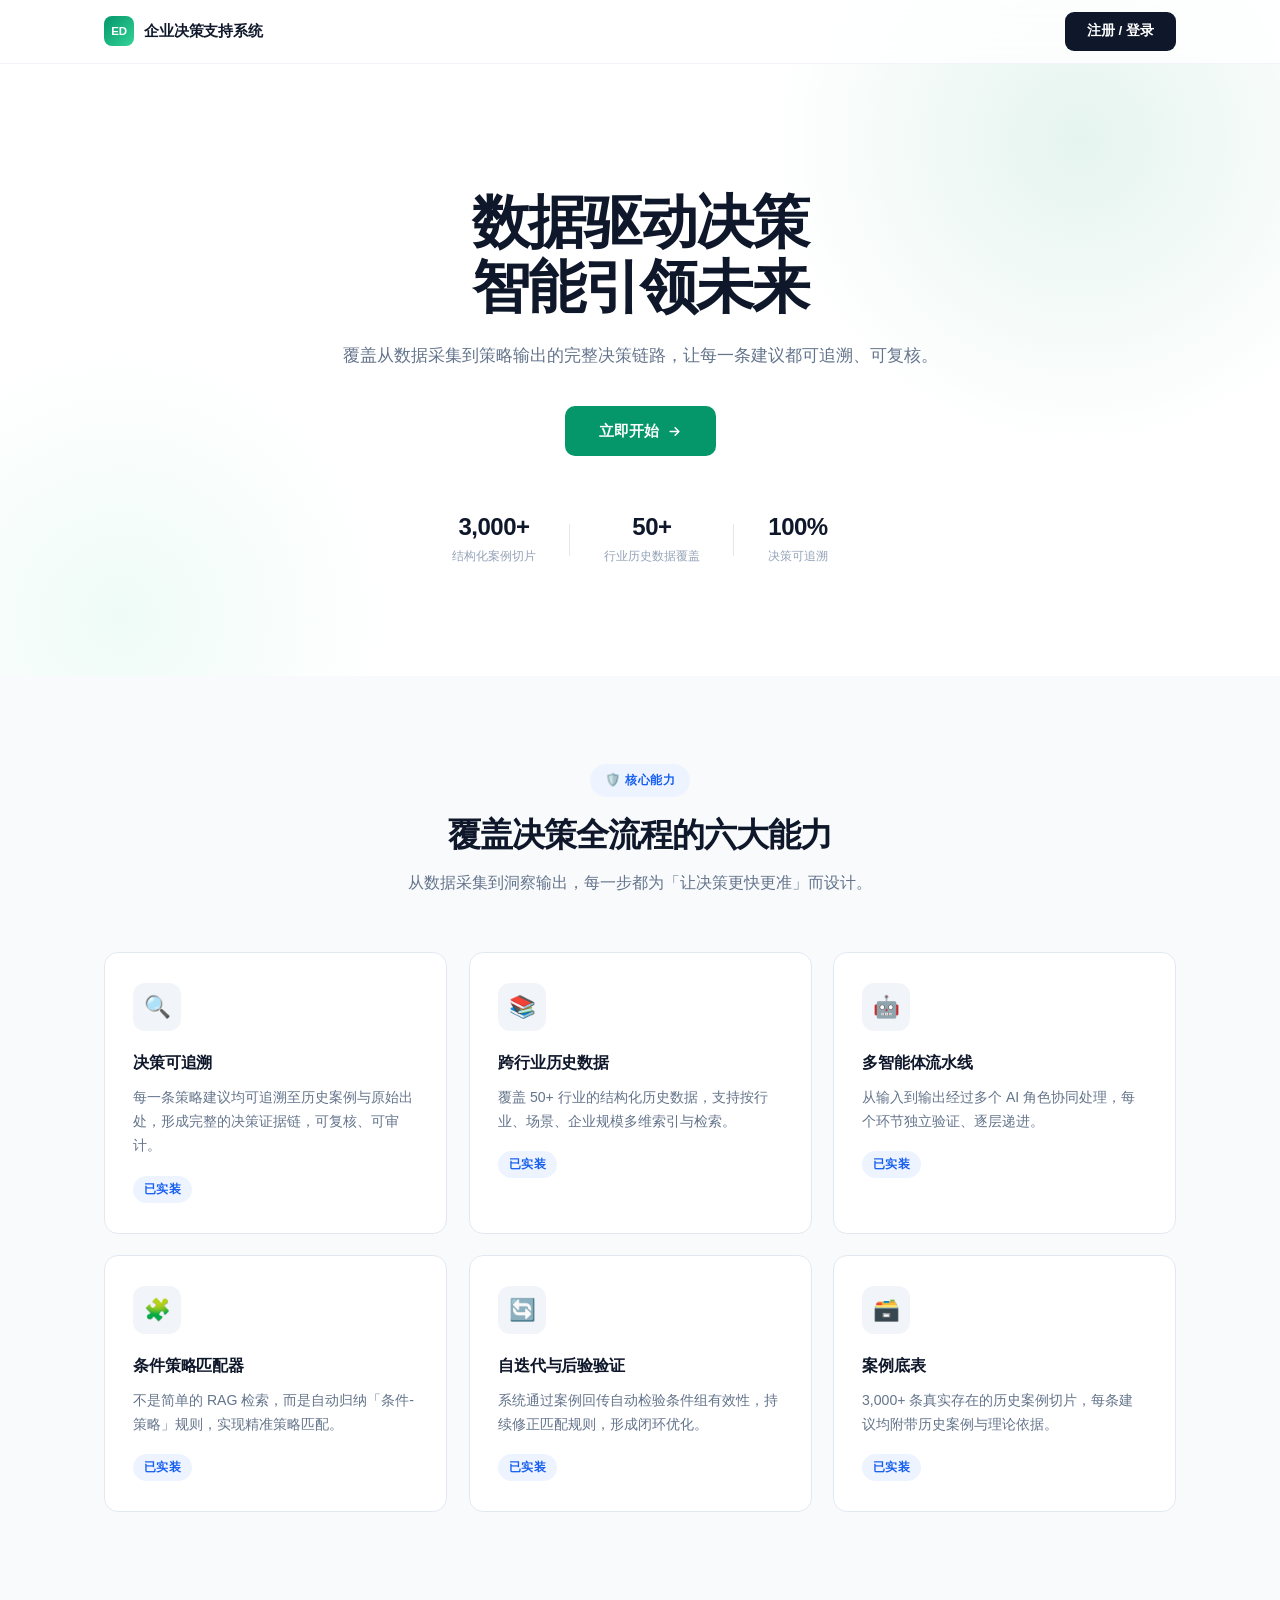
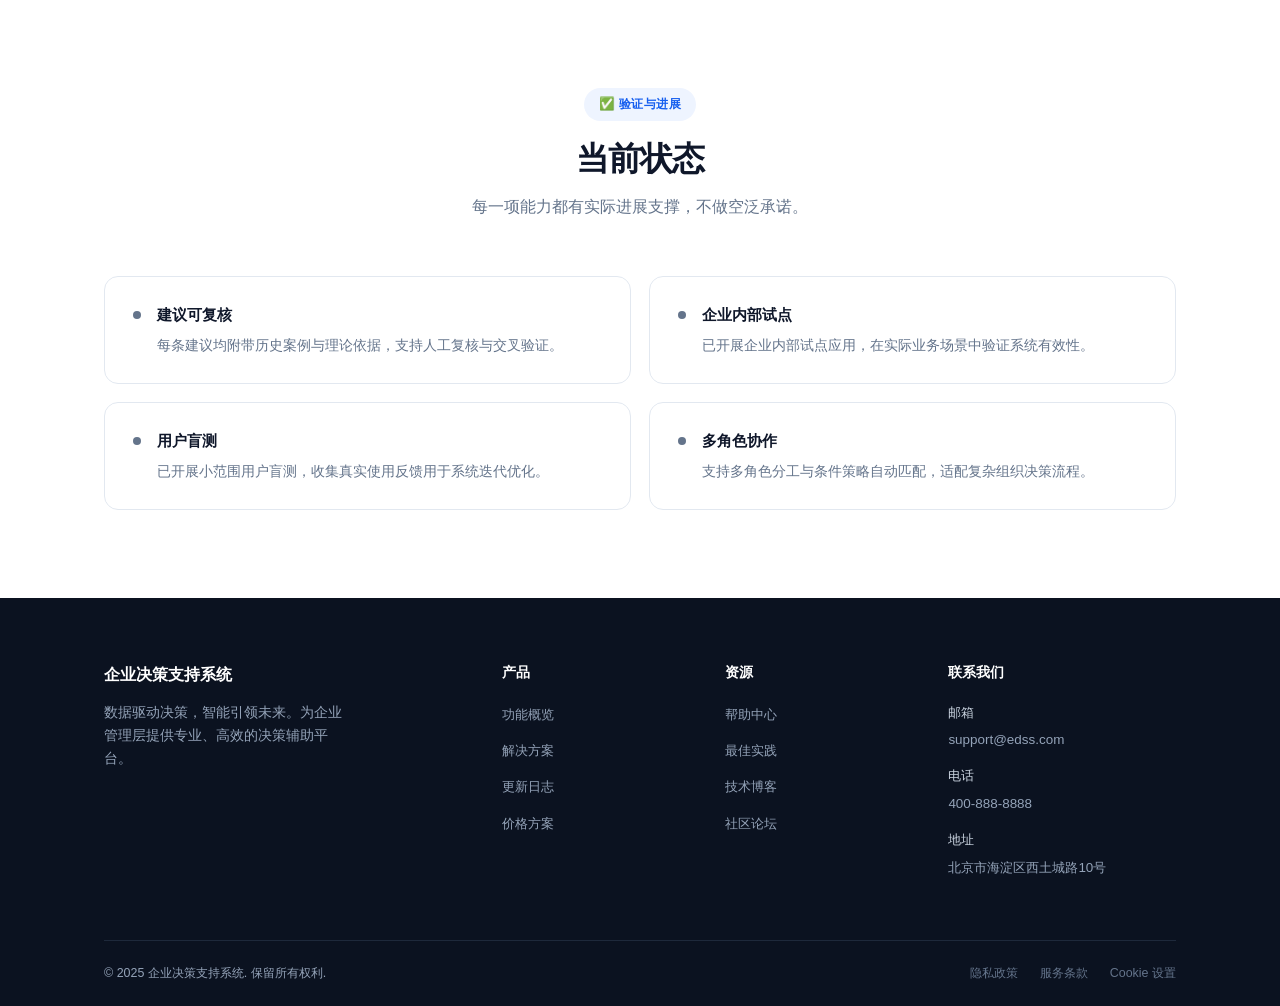
==== frontend/index.html @ 7feaafbe "完善部分结构设计，基本完成了前端主页开发" ====
<!DOCTYPE html>
<html lang="zh-CN">
<head>
    <meta charset="UTF-8">
    <meta name="viewport" content="width=device-width, initial-scale=1.0">
    <title>企业决策支持系统</title>
    <style>
        :root {
            --ink: #0f172a;
            --ink-2: #334155;
            --ink-3: #64748b;
            --ink-4: #94a3b8;
            --bg: #ffffff;
            --bg-2: #f8fafc;
            --bg-3: #f1f5f9;
            --line: #e2e8f0;
            --line-2: #f1f5f9;
            --green: #059669;
            --green-2: #047857;
            --green-bg: #ecfdf5;
            --radius: 14px;
        }

        * { margin: 0; padding: 0; box-sizing: border-box; }

        html { scroll-behavior: smooth; }

        body {
            font-family: -apple-system, BlinkMacSystemFont, 'Inter', 'Segoe UI', 'PingFang SC', 'Hiragino Sans GB', 'Microsoft YaHei', sans-serif;
            color: var(--ink);
            background: var(--bg);
            line-height: 1.65;
            -webkit-font-smoothing: antialiased;
            overflow-x: hidden;
        }

        a { text-decoration: none; color: inherit; }

        .container {
            max-width: 1120px;
            margin: 0 auto;
            padding: 0 24px;
        }

        /* ---------- Header ---------- */
        header {
            position: fixed;
            inset: 0 0 auto 0;
            height: 64px;
            display: flex;
            align-items: center;
            background: rgba(255,255,255,0.82);
            backdrop-filter: saturate(180%) blur(16px);
            -webkit-backdrop-filter: saturate(180%) blur(16px);
            border-bottom: 1px solid var(--line-2);
            z-index: 100;
            transition: box-shadow .25s ease, border-color .25s ease;
        }
        header.scrolled { box-shadow: 0 1px 0 var(--line); }

        .nav-inner {
            width: 100%;
            max-width: 1120px;
            margin: 0 auto;
            padding: 0 24px;
            display: flex;
            align-items: center;
            justify-content: space-between;
        }

        .logo { display: flex; align-items: center; gap: 10px; }
        .logo-mark {
            width: 30px; height: 30px;
            border-radius: 8px;
            background: linear-gradient(135deg, var(--green), #34d399);
            display: grid; place-items: center;
            color: #fff; font-size: .72rem; font-weight: 800;
            letter-spacing: -.02em;
        }
        .logo-text { font-size: .92rem; font-weight: 600; letter-spacing: -.01em; }

        .btn-login {
            font-size: .85rem; font-weight: 600;
            color: #fff;
            background: var(--ink);
            padding: 8px 22px;
            border-radius: 9px;
            transition: transform .15s ease, opacity .15s ease;
        }
        .btn-login:hover { transform: translateY(-1px); opacity: .9; }

        /* ---------- Hero ---------- */
        .hero {
            position: relative;
            padding: 190px 0 110px;
            text-align: center;
            overflow: hidden;
        }
        .hero::before {
            content: '';
            position: absolute;
            top: -180px; right: -120px;
            width: 640px; height: 640px;
            border-radius: 50%;
            background: radial-gradient(circle, rgba(5,150,105,.10), transparent 68%);
        }
        .hero::after {
            content: '';
            position: absolute;
            bottom: -220px; left: -160px;
            width: 560px; height: 560px;
            border-radius: 50%;
            background: radial-gradient(circle, rgba(52,211,153,.08), transparent 68%);
        }
        .hero .container { position: relative; z-index: 2; }

        .hero h1 {
            font-size: clamp(2rem, 4.6vw, 3.6rem);
            font-weight: 700;
            letter-spacing: -.035em;
            line-height: 1.12;
            margin-bottom: 22px;
        }

        .hero-sub {
            font-size: 1.05rem;
            color: var(--ink-3);
            max-width: 600px;
            margin: 0 auto 36px;
            line-height: 1.75;
        }

        .hero-cta {
            display: inline-flex;
            align-items: center;
            gap: 8px;
            background: var(--green);
            color: #fff;
            padding: 13px 34px;
            border-radius: 10px;
            font-size: .92rem;
            font-weight: 600;
            transition: transform .18s ease, background .18s ease;
        }
        .hero-cta:hover { transform: translateY(-2px); background: var(--green-2); }
        .hero-cta svg { transition: transform .18s ease; }
        .hero-cta:hover svg { transform: translateX(3px); }

        .hero-stats {
            margin-top: 56px;
            display: flex;
            justify-content: center;
            gap: 0;
            flex-wrap: wrap;
        }
        .hero-stat {
            padding: 0 34px;
            position: relative;
        }
        .hero-stat:not(:last-child)::after {
            content: '';
            position: absolute;
            right: 0; top: 50%;
            transform: translateY(-50%);
            width: 1px; height: 32px;
            background: var(--line);
        }
        .hero-stat .num {
            font-size: 1.5rem;
            font-weight: 700;
            color: var(--ink);
            letter-spacing: -.02em;
            line-height: 1.2;
        }
        .hero-stat .lab {
            font-size: .78rem;
            color: var(--ink-4);
            margin-top: 4px;
        }

        /* ---------- Section frame ---------- */
        section { padding: 88px 0; }
        .sec-light { background: var(--bg-2); }

        .sec-head { text-align: center; margin-bottom: 56px; }
        .sec-eyebrow {
            display: inline-flex;
            align-items: center;
            gap: 8px;
            font-size: .78rem;
            font-weight: 600;
            letter-spacing: .04em;
            color: #155eef;
            background: #eef4ff;
            padding: 6px 15px;
            border-radius: 100px;
            margin-bottom: 18px;
        }
        .sec-title {
            font-size: clamp(1.5rem, 3vw, 2.05rem);
            font-weight: 700;
            letter-spacing: -.03em;
            line-height: 1.25;
        }
        .sec-desc {
            margin-top: 14px;
            font-size: .98rem;
            color: var(--ink-3);
            max-width: 580px;
            margin-left: auto;
            margin-right: auto;
        }

        /* ---------- Capabilities ---------- */
        .cap-grid {
            display: grid;
            grid-template-columns: repeat(3, 1fr);
            gap: 22px;
        }
        .cap {
            background: var(--bg);
            border: 1px solid var(--line);
            border-radius: var(--radius);
            padding: 30px 28px;
            transition: transform .25s ease, box-shadow .25s ease, border-color .25s ease;
        }
        .cap:hover {
            transform: translateY(-5px);
            border-color: #a7f3d0;
            box-shadow: 0 18px 40px -18px rgba(5,150,105,.32);
        }
        .cap-icon {
            width: 48px; height: 48px;
            border-radius: 12px;
            background: var(--bg-3);
            display: grid; place-items: center;
            font-size: 1.35rem;
            margin-bottom: 18px;
            transition: background .25s ease, transform .25s ease;
        }
        .cap:hover .cap-icon { background: var(--ink); transform: scale(1.06); }
        .cap:hover .cap-icon span { filter: grayscale(1) brightness(2); }

        .cap h3 {
            font-size: 1.02rem;
            font-weight: 650;
            letter-spacing: -.01em;
            margin-bottom: 9px;
        }
        .cap p {
            font-size: .88rem;
            color: var(--ink-3);
            line-height: 1.72;
        }
        .cap-tag {
            display: inline-block;
            margin-top: 18px;
            font-size: .72rem;
            font-weight: 600;
            letter-spacing: .03em;
            color: #155eef;
            background: #eef4ff;
            padding: 4px 11px;
            border-radius: 100px;
        }

        /* ---------- Evidence ---------- */
        .ev-grid {
            display: grid;
            grid-template-columns: repeat(2, 1fr);
            gap: 18px;
        }
        .ev {
            background: var(--bg);
            border: 1px solid var(--line);
            border-radius: var(--radius);
            padding: 26px 28px;
            display: flex;
            gap: 16px;
            align-items: flex-start;
            transition: border-color .22s ease, transform .22s ease;
        }
        .ev:hover { border-color: var(--green); transform: translateY(-3px); }
        .ev-dot {
            flex: none;
            width: 8px; height: 8px;
            border-radius: 50%;
            background: var(--ink-3);
            margin-top: 8px;
        }
        .ev h4 { font-size: .94rem; font-weight: 650; margin-bottom: 6px; }
        .ev p { font-size: .86rem; color: var(--ink-3); line-height: 1.7; }

        /* ---------- Footer ---------- */
        footer {
            background: #0b1220;
            color: #94a3b8;
            padding: 64px 0 0;
        }
        .foot-grid {
            display: grid;
            grid-template-columns: 2fr 1fr 1fr 1.3fr;
            gap: 48px;
            padding-bottom: 48px;
        }
        .foot-brand h3 {
            color: #fff;
            font-size: 1rem;
            font-weight: 650;
            margin-bottom: 12px;
        }
        .foot-brand p {
            font-size: .85rem;
            line-height: 1.7;
            max-width: 250px;
        }
        .foot-col h4 {
            color: #fff;
            font-size: .85rem;
            font-weight: 600;
            margin-bottom: 16px;
        }
        .foot-col ul { list-style: none; }
        .foot-col li { margin-bottom: 10px; }
        .foot-col a {
            font-size: .84rem;
            color: #94a3b8;
            transition: color .15s ease, padding-left .15s ease;
        }
        .foot-col a:hover { color: #fff; padding-left: 4px; }
        .foot-contact {
            font-size: .84rem;
            line-height: 1.9;
        }
        .foot-contact strong {
            display: block;
            color: #cbd5e1;
            font-weight: 500;
            font-size: .8rem;
            margin-bottom: 2px;
        }
        .foot-contact div { margin-bottom: 12px; }

        .foot-bottom {
            border-top: 1px solid #1e293b;
            padding: 22px 0;
            display: flex;
            justify-content: space-between;
            align-items: center;
            flex-wrap: wrap;
            gap: 14px;
        }
        .foot-bottom p { font-size: .78rem; }
        .foot-links { display: flex; gap: 22px; }
        .foot-links a { font-size: .78rem; color: #64748b; transition: color .15s; }
        .foot-links a:hover { color: #cbd5e1; }

        /* ---------- Back to top ---------- */
        .totop {
            position: fixed;
            right: 26px; bottom: 26px;
            width: 42px; height: 42px;
            border-radius: 50%;
            background: var(--green);
            color: #fff;
            border: none;
            cursor: pointer;
            display: grid; place-items: center;
            opacity: 0;
            visibility: hidden;
            transform: translateY(10px);
            transition: opacity .28s ease, transform .28s ease, visibility .28s;
            z-index: 99;
            box-shadow: 0 8px 24px -8px rgba(5,150,105,.6);
        }
        .totop.show { opacity: 1; visibility: visible; transform: translateY(0); }
        .totop:hover { background: var(--green-2); }

        /* ---------- Reveal ---------- */
        .reveal {
            opacity: 0;
            transform: translateY(22px);
            transition: opacity .7s cubic-bezier(.2,.7,.3,1), transform .7s cubic-bezier(.2,.7,.3,1);
            will-change: opacity, transform;
        }
        .reveal.in { opacity: 1; transform: none; }

        /* ---------- Responsive ---------- */
        @media (max-width: 900px) {
            .cap-grid { grid-template-columns: repeat(2, 1fr); }
            .foot-grid { grid-template-columns: 1fr 1fr; }
        }
        @media (max-width: 640px) {
            .hero { padding: 150px 0 80px; }
            .hero-stat { padding: 0 20px; }
            .cap-grid { grid-template-columns: 1fr; }
            .ev-grid { grid-template-columns: 1fr; }
            .foot-grid { grid-template-columns: 1fr; gap: 36px; }
            .hero-stats { gap: 14px 0; }
        }
    </style>
</head>
<body>

<!-- Header -->
<header id="header">
    <div class="nav-inner">
        <a href="#" class="logo">
            <div class="logo-mark">ED</div>
            <span class="logo-text">企业决策支持系统</span>
        </a>
        <a href="./login.html" class="btn-login">注册 / 登录</a>
    </div>
</header>

<!-- Hero -->
<section class="hero">
    <div class="container">
        <h1 class="reveal">数据驱动决策<br>智能引领未来</h1>
        <p class="hero-sub reveal">覆盖从数据采集到策略输出的完整决策链路，让每一条建议都可追溯、可复核。</p>
        <a href="./login.html" class="hero-cta reveal">
            立即开始
            <svg width="15" height="15" viewBox="0 0 24 24" fill="none" stroke="currentColor" stroke-width="2.4" stroke-linecap="round" stroke-linejoin="round"><path d="M5 12h14M13 6l6 6-6 6"/></svg>
        </a>
        <div class="hero-stats reveal">
            <div class="hero-stat">
                <div class="num">3,000+</div>
                <div class="lab">结构化案例切片</div>
            </div>
            <div class="hero-stat">
                <div class="num">50+</div>
                <div class="lab">行业历史数据覆盖</div>
            </div>
            <div class="hero-stat">
                <div class="num">100%</div>
                <div class="lab">决策可追溯</div>
            </div>
        </div>
    </div>
</section>

<!-- Capabilities -->
<section class="sec-light">
    <div class="container">
        <div class="sec-head reveal">
            <div class="sec-eyebrow">🛡️ 核心能力</div>
            <h2 class="sec-title">覆盖决策全流程的六大能力</h2>
            <p class="sec-desc">从数据采集到洞察输出，每一步都为「让决策更快更准」而设计。</p>
        </div>
        <div class="cap-grid">
            <div class="cap reveal">
                <div class="cap-icon"><span>🔍</span></div>
                <h3>决策可追溯</h3>
                <p>每一条策略建议均可追溯至历史案例与原始出处，形成完整的决策证据链，可复核、可审计。</p>
                <span class="cap-tag">已实装</span>
            </div>
            <div class="cap reveal">
                <div class="cap-icon"><span>📚</span></div>
                <h3>跨行业历史数据</h3>
                <p>覆盖 50+ 行业的结构化历史数据，支持按行业、场景、企业规模多维索引与检索。</p>
                <span class="cap-tag">已实装</span>
            </div>
            <div class="cap reveal">
                <div class="cap-icon"><span>🤖</span></div>
                <h3>多智能体流水线</h3>
                <p>从输入到输出经过多个 AI 角色协同处理，每个环节独立验证、逐层递进。</p>
                <span class="cap-tag">已实装</span>
            </div>
            <div class="cap reveal">
                <div class="cap-icon"><span>🧩</span></div>
                <h3>条件策略匹配器</h3>
                <p>不是简单的 RAG 检索，而是自动归纳「条件-策略」规则，实现精准策略匹配。</p>
                <span class="cap-tag">已实装</span>
            </div>
            <div class="cap reveal">
                <div class="cap-icon"><span>🔄</span></div>
                <h3>自迭代与后验验证</h3>
                <p>系统通过案例回传自动检验条件组有效性，持续修正匹配规则，形成闭环优化。</p>
                <span class="cap-tag">已实装</span>
            </div>
            <div class="cap reveal">
                <div class="cap-icon"><span>🗃️</span></div>
                <h3>案例底表</h3>
                <p>3,000+ 条真实存在的历史案例切片，每条建议均附带历史案例与理论依据。</p>
                <span class="cap-tag">已实装</span>
            </div>
        </div>
    </div>
</section>

<!-- Evidence -->
<section>
    <div class="container">
        <div class="sec-head reveal">
            <div class="sec-eyebrow">✅ 验证与进展</div>
            <h2 class="sec-title">当前状态</h2>
            <p class="sec-desc">每一项能力都有实际进展支撑，不做空泛承诺。</p>
        </div>
        <div class="ev-grid">
            <div class="ev reveal">
                <div class="ev-dot"></div>
                <div>
                    <h4>建议可复核</h4>
                    <p>每条建议均附带历史案例与理论依据，支持人工复核与交叉验证。</p>
                </div>
            </div>
            <div class="ev reveal">
                <div class="ev-dot"></div>
                <div>
                    <h4>企业内部试点</h4>
                    <p>已开展企业内部试点应用，在实际业务场景中验证系统有效性。</p>
                </div>
            </div>
            <div class="ev reveal">
                <div class="ev-dot"></div>
                <div>
                    <h4>用户盲测</h4>
                    <p>已开展小范围用户盲测，收集真实使用反馈用于系统迭代优化。</p>
                </div>
            </div>
            <div class="ev reveal">
                <div class="ev-dot"></div>
                <div>
                    <h4>多角色协作</h4>
                    <p>支持多角色分工与条件策略自动匹配，适配复杂组织决策流程。</p>
                </div>
            </div>
        </div>
    </div>
</section>

<!-- Footer -->
<footer>
    <div class="container">
        <div class="foot-grid">
            <div class="foot-brand">
                <h3>企业决策支持系统</h3>
                <p>数据驱动决策，智能引领未来。为企业管理层提供专业、高效的决策辅助平台。</p>
            </div>
            <div class="foot-col">
                <h4>产品</h4>
                <ul>
                    <li><a href="#">功能概览</a></li>
                    <li><a href="#">解决方案</a></li>
                    <li><a href="#">更新日志</a></li>
                    <li><a href="#">价格方案</a></li>
                </ul>
            </div>
            <div class="foot-col">
                <h4>资源</h4>
                <ul>
                    <li><a href="#">帮助中心</a></li>
                    <li><a href="#">最佳实践</a></li>
                    <li><a href="#">技术博客</a></li>
                    <li><a href="#">社区论坛</a></li>
                </ul>
            </div>
            <div class="foot-col">
                <h4>联系我们</h4>
                <div class="foot-contact">
                    <div><strong>邮箱</strong>support@edss.com</div>
                    <div><strong>电话</strong>400-888-8888</div>
                    <div><strong>地址</strong>北京市海淀区西土城路10号</div>
                </div>
            </div>
        </div>
        <div class="foot-bottom">
            <p>&copy; 2025 企业决策支持系统. 保留所有权利.</p>
            <div class="foot-links">
                <a href="#">隐私政策</a>
                <a href="#">服务条款</a>
                <a href="#">Cookie 设置</a>
            </div>
        </div>
    </div>
</footer>

<button class="totop" id="totop" aria-label="回到顶部">
    <svg width="18" height="18" viewBox="0 0 24 24" fill="none" stroke="currentColor" stroke-width="2.4" stroke-linecap="round" stroke-linejoin="round"><path d="M12 19V5M5 12l7-7 7 7"/></svg>
</button>

<script>
    // Reveal on scroll
    const io = new IntersectionObserver((entries) => {
        entries.forEach(e => {
            if (e.isIntersecting) {
                e.target.classList.add('in');
                io.unobserve(e.target);
            }
        });
    }, { threshold: .12, rootMargin: '0px 0px -40px' });

    document.querySelectorAll('.reveal').forEach(el => io.observe(el));

    // Header shadow
    const header = document.getElementById('header');
    const onScroll = () => header.classList.toggle('scrolled', window.scrollY > 8);
    window.addEventListener('scroll', onScroll, { passive: true });
    onScroll();

    // Back to top
    const totop = document.getElementById('totop');
    window.addEventListener('scroll', () => {
        totop.classList.toggle('show', window.scrollY > 400);
    }, { passive: true });
    totop.addEventListener('click', () => window.scrollTo({ top: 0, behavior: 'smooth' }));
</script>
</body>
</html>
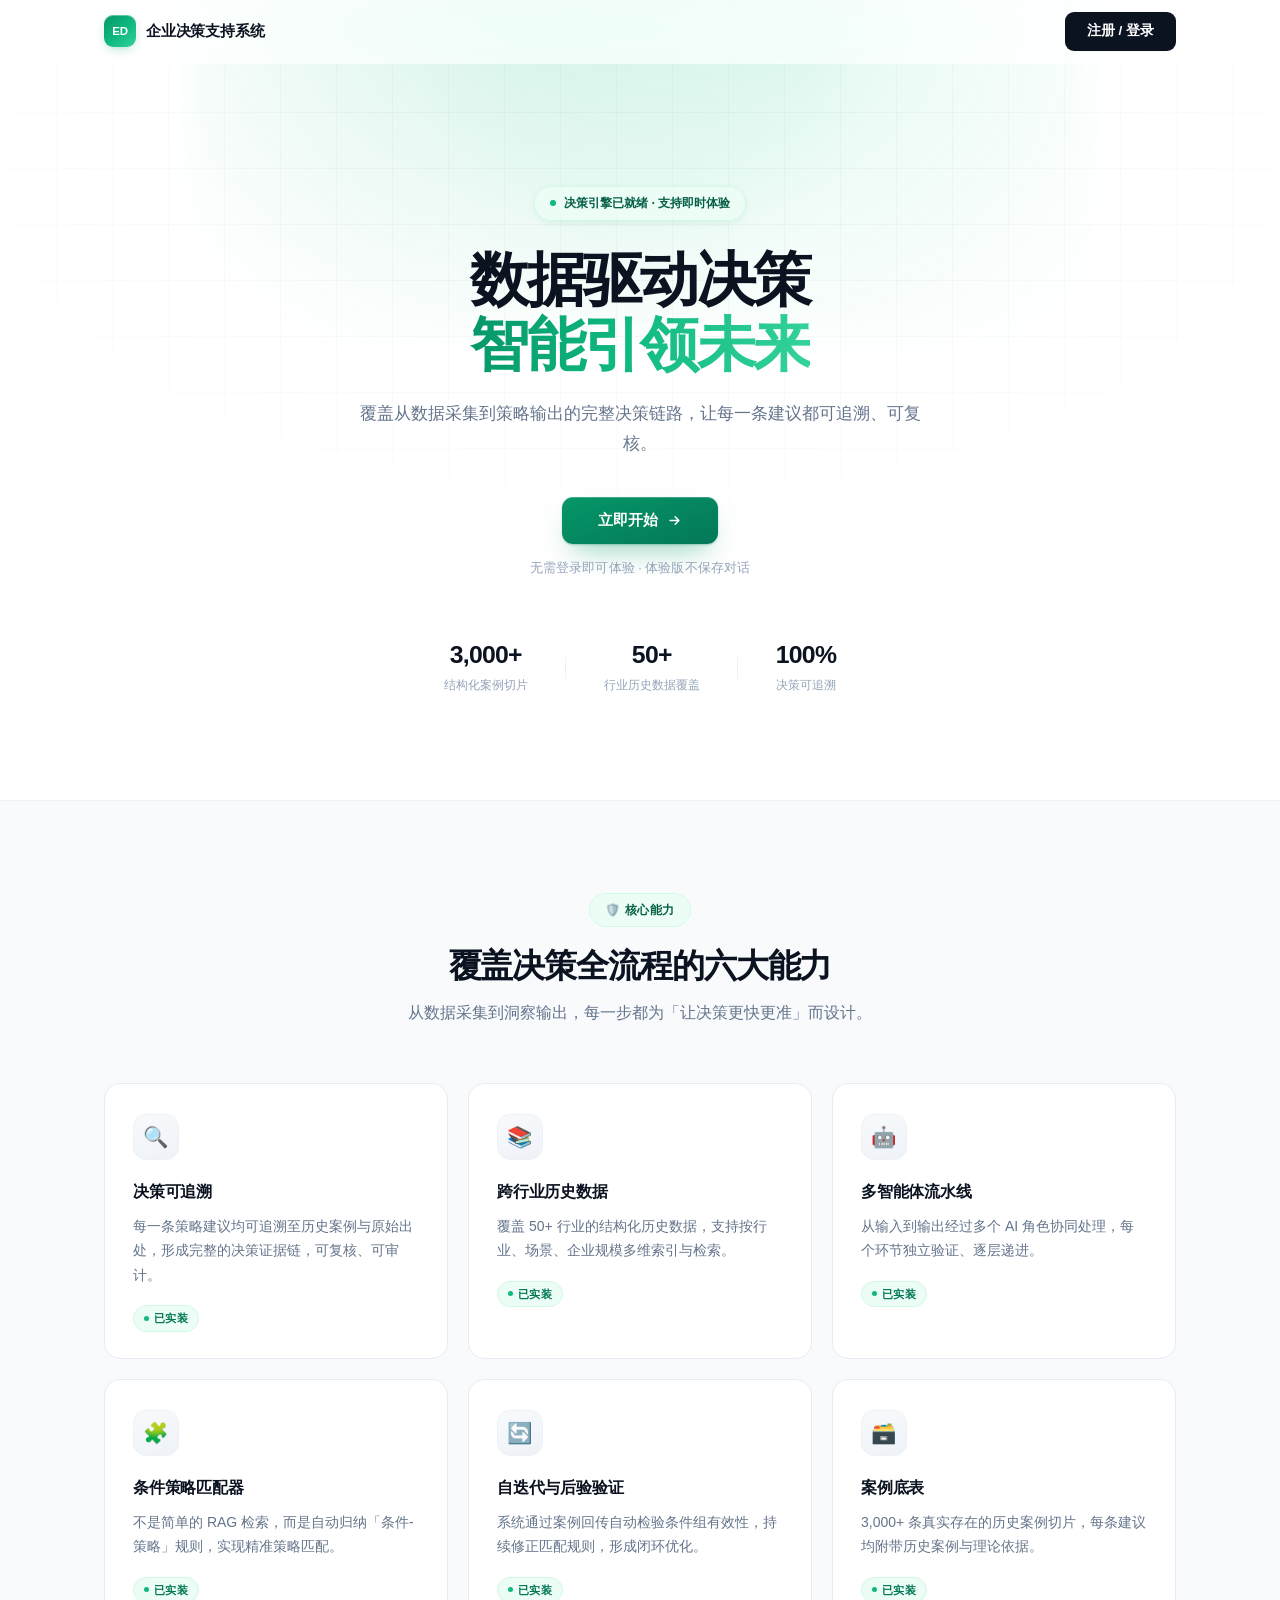
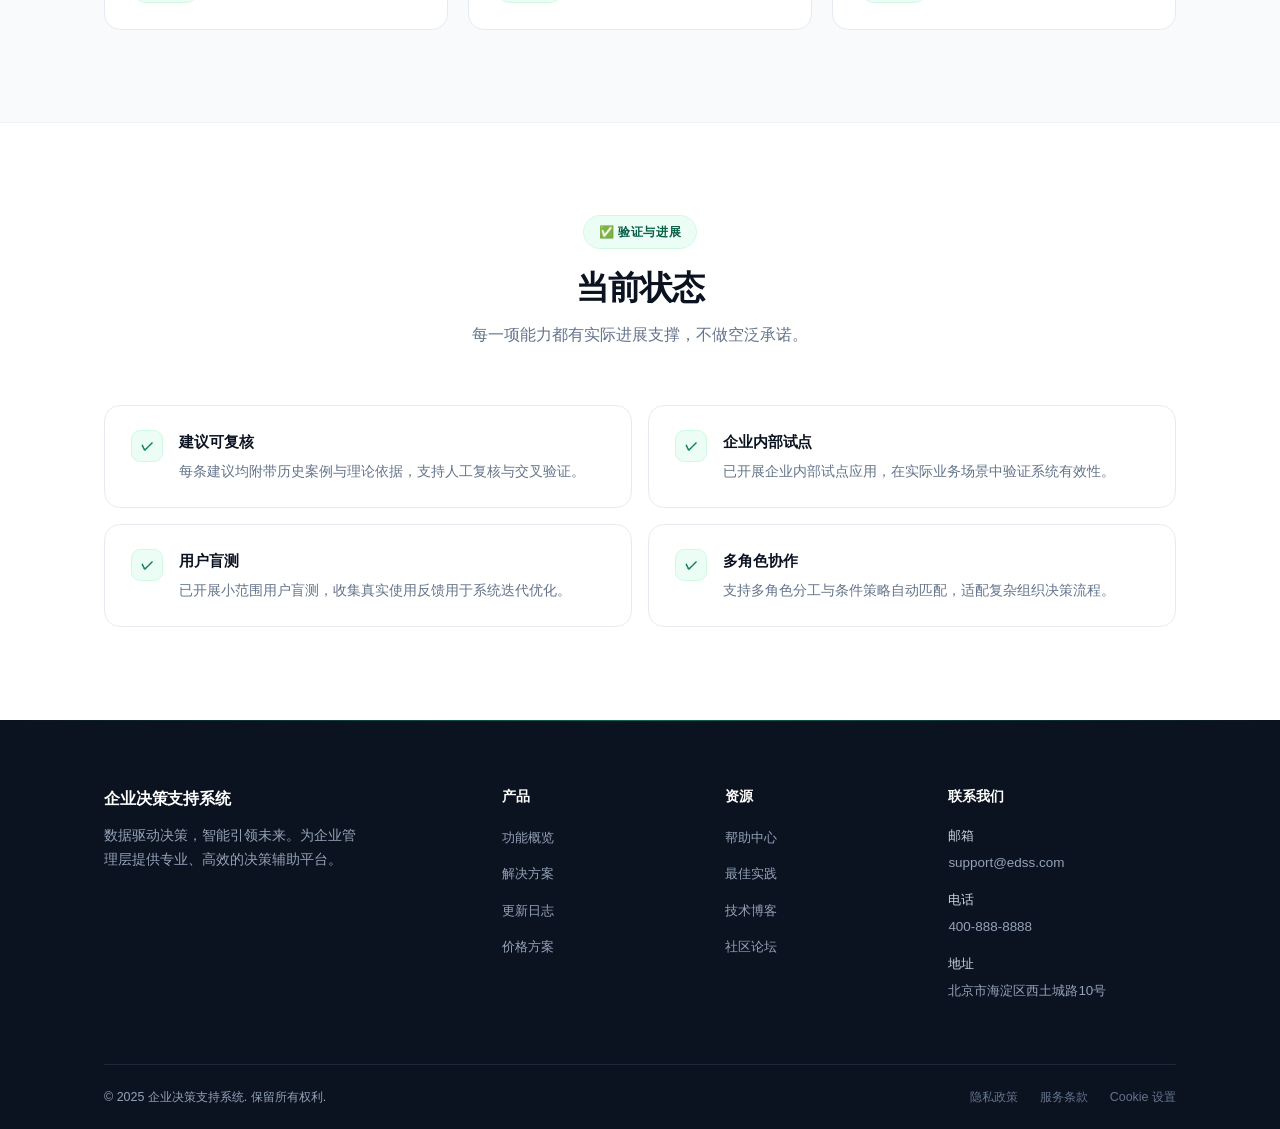
==== commit 7392001e: "美化了前端主页，条件策略库测试基本完成，功能前端基本完成，后端测试中。" ====
--- a/frontend/index.html
+++ b/frontend/index.html
@@ -6,19 +6,24 @@
     <title>企业决策支持系统</title>
     <style>
         :root {
-            --ink: #0f172a;
-            --ink-2: #334155;
+            --ink: #0b1220;
+            --ink-2: #1e293b;
             --ink-3: #64748b;
             --ink-4: #94a3b8;
             --bg: #ffffff;
             --bg-2: #f8fafc;
             --bg-3: #f1f5f9;
-            --line: #e2e8f0;
-            --line-2: #f1f5f9;
+            --line: #e6ebf2;
+            --line-2: #eef2f7;
             --green: #059669;
             --green-2: #047857;
+            --green-3: #10b981;
             --green-bg: #ecfdf5;
-            --radius: 14px;
+            --radius: 16px;
+            --shadow-sm: 0 1px 2px rgba(15,23,42,.04);
+            --shadow-md: 0 12px 32px -12px rgba(15,23,42,.14);
+            --shadow-lg: 0 28px 64px -24px rgba(15,23,42,.28);
+            --ease: cubic-bezier(.2,.7,.3,1);
         }
 
         * { margin: 0; padding: 0; box-sizing: border-box; }
@@ -31,10 +36,14 @@
             background: var(--bg);
             line-height: 1.65;
             -webkit-font-smoothing: antialiased;
+            text-rendering: optimizeLegibility;
             overflow-x: hidden;
         }
 
         a { text-decoration: none; color: inherit; }
+        button { font-family: inherit; }
+
+        ::selection { background: rgba(5,150,105,.16); }
 
         .container {
             max-width: 1120px;
@@ -49,14 +58,18 @@
             height: 64px;
             display: flex;
             align-items: center;
-            background: rgba(255,255,255,0.82);
-            backdrop-filter: saturate(180%) blur(16px);
-            -webkit-backdrop-filter: saturate(180%) blur(16px);
-            border-bottom: 1px solid var(--line-2);
+            background: rgba(255,255,255,.72);
+            backdrop-filter: saturate(180%) blur(18px);
+            -webkit-backdrop-filter: saturate(180%) blur(18px);
+            border-bottom: 1px solid transparent;
             z-index: 100;
-            transition: box-shadow .25s ease, border-color .25s ease;
-        }
-        header.scrolled { box-shadow: 0 1px 0 var(--line); }
+            transition: border-color .3s var(--ease), box-shadow .3s var(--ease), background .3s var(--ease);
+        }
+        header.scrolled {
+            border-bottom-color: var(--line-2);
+            box-shadow: 0 1px 2px rgba(15,23,42,.03), 0 8px 24px -20px rgba(15,23,42,.2);
+            background: rgba(255,255,255,.86);
+        }
 
         .nav-inner {
             width: 100%;
@@ -70,14 +83,15 @@
 
         .logo { display: flex; align-items: center; gap: 10px; }
         .logo-mark {
-            width: 30px; height: 30px;
-            border-radius: 8px;
-            background: linear-gradient(135deg, var(--green), #34d399);
+            width: 32px; height: 32px;
+            border-radius: 9px;
+            background: linear-gradient(140deg, #059669 0%, #10b981 55%, #34d399 100%);
             display: grid; place-items: center;
             color: #fff; font-size: .72rem; font-weight: 800;
-            letter-spacing: -.02em;
-        }
-        .logo-text { font-size: .92rem; font-weight: 600; letter-spacing: -.01em; }
+            letter-spacing: -.03em;
+            box-shadow: 0 4px 14px -6px rgba(5,150,105,.6), inset 0 1px 0 rgba(255,255,255,.35);
+        }
+        .logo-text { font-size: .92rem; font-weight: 650; letter-spacing: -.012em; }
 
         .btn-login {
             font-size: .85rem; font-weight: 600;
@@ -85,76 +99,150 @@
             background: var(--ink);
             padding: 8px 22px;
             border-radius: 9px;
-            transition: transform .15s ease, opacity .15s ease;
-        }
-        .btn-login:hover { transform: translateY(-1px); opacity: .9; }
+            box-shadow: var(--shadow-sm);
+            transition: transform .18s var(--ease), opacity .18s var(--ease), box-shadow .18s var(--ease);
+        }
+        .btn-login:hover {
+            transform: translateY(-1px);
+            opacity: .94;
+            box-shadow: 0 8px 20px -10px rgba(15,23,42,.5);
+        }
 
         /* ---------- Hero ---------- */
         .hero {
             position: relative;
-            padding: 190px 0 110px;
+            padding: 186px 0 104px;
             text-align: center;
             overflow: hidden;
-        }
+            isolation: isolate;
+        }
+
+        /* 网格底纹 */
         .hero::before {
             content: '';
             position: absolute;
-            top: -180px; right: -120px;
-            width: 640px; height: 640px;
-            border-radius: 50%;
-            background: radial-gradient(circle, rgba(5,150,105,.10), transparent 68%);
-        }
+            inset: 0;
+            background-image:
+                linear-gradient(to right, rgba(15,23,42,.032) 1px, transparent 1px),
+                linear-gradient(to bottom, rgba(15,23,42,.032) 1px, transparent 1px);
+            background-size: 56px 56px;
+            mask-image: radial-gradient(ellipse 78% 62% at 50% 22%, #000 32%, transparent 78%);
+            -webkit-mask-image: radial-gradient(ellipse 78% 62% at 50% 22%, #000 32%, transparent 78%);
+            z-index: -1;
+        }
+
+        /* 光晕 */
         .hero::after {
             content: '';
             position: absolute;
-            bottom: -220px; left: -160px;
-            width: 560px; height: 560px;
+            top: -280px; left: 50%;
+            transform: translateX(-50%);
+            width: 900px; height: 620px;
+            background:
+                radial-gradient(circle at 34% 42%, rgba(16,185,129,.16), transparent 58%),
+                radial-gradient(circle at 68% 50%, rgba(52,211,153,.13), transparent 56%);
+            filter: blur(12px);
+            z-index: -1;
+            pointer-events: none;
+        }
+
+        .hero .container { position: relative; z-index: 2; }
+
+        .hero-badge {
+            display: inline-flex;
+            align-items: center;
+            gap: 8px;
+            font-size: .78rem;
+            font-weight: 600;
+            color: #065f46;
+            background: rgba(236,253,245,.9);
+            border: 1px solid #d1fae5;
+            padding: 6px 15px;
+            border-radius: 100px;
+            margin-bottom: 26px;
+            box-shadow: 0 2px 10px -4px rgba(5,150,105,.24);
+        }
+        .hero-badge .pulse {
+            width: 6px; height: 6px;
             border-radius: 50%;
-            background: radial-gradient(circle, rgba(52,211,153,.08), transparent 68%);
-        }
-        .hero .container { position: relative; z-index: 2; }
+            background: var(--green-3);
+            box-shadow: 0 0 0 0 rgba(16,185,129,.6);
+            animation: pulse 2.2s infinite;
+        }
+        @keyframes pulse {
+            0%   { box-shadow: 0 0 0 0 rgba(16,185,129,.55); }
+            70%  { box-shadow: 0 0 0 7px rgba(16,185,129,0); }
+            100% { box-shadow: 0 0 0 0 rgba(16,185,129,0); }
+        }
 
         .hero h1 {
-            font-size: clamp(2rem, 4.6vw, 3.6rem);
+            font-size: clamp(2.1rem, 4.8vw, 3.7rem);
             font-weight: 700;
-            letter-spacing: -.035em;
-            line-height: 1.12;
+            letter-spacing: -.04em;
+            line-height: 1.1;
             margin-bottom: 22px;
+        }
+        .hero h1 .grad {
+            background: linear-gradient(100deg, #059669 0%, #10b981 46%, #34d399 100%);
+            -webkit-background-clip: text;
+            background-clip: text;
+            color: transparent;
         }
 
         .hero-sub {
             font-size: 1.05rem;
             color: var(--ink-3);
-            max-width: 600px;
-            margin: 0 auto 36px;
-            line-height: 1.75;
+            max-width: 590px;
+            margin: 0 auto 38px;
+            line-height: 1.78;
         }
 
         .hero-cta {
             display: inline-flex;
             align-items: center;
-            gap: 8px;
-            background: var(--green);
+            gap: 9px;
+            background: linear-gradient(160deg, #059669 0%, #047857 100%);
             color: #fff;
-            padding: 13px 34px;
-            border-radius: 10px;
-            font-size: .92rem;
+            padding: 14px 36px;
+            border-radius: 11px;
+            font-size: .93rem;
             font-weight: 600;
-            transition: transform .18s ease, background .18s ease;
-        }
-        .hero-cta:hover { transform: translateY(-2px); background: var(--green-2); }
-        .hero-cta svg { transition: transform .18s ease; }
-        .hero-cta:hover svg { transform: translateX(3px); }
+            border: none;
+            cursor: pointer;
+            position: relative;
+            box-shadow:
+                0 1px 2px rgba(4,120,87,.3),
+                0 14px 30px -12px rgba(5,150,105,.55),
+                inset 0 1px 0 rgba(255,255,255,.22);
+            transition: transform .2s var(--ease), box-shadow .2s var(--ease), background .2s var(--ease);
+        }
+        .hero-cta:hover {
+            transform: translateY(-2px);
+            background: linear-gradient(160deg, #10b981 0%, #059669 100%);
+            box-shadow:
+                0 2px 4px rgba(4,120,87,.3),
+                0 20px 38px -14px rgba(5,150,105,.6),
+                inset 0 1px 0 rgba(255,255,255,.28);
+        }
+        .hero-cta:active { transform: translateY(0); }
+        .hero-cta svg { transition: transform .22s var(--ease); }
+        .hero-cta:hover svg { transform: translateX(4px); }
+
+        .hero-note {
+            margin-top: 14px;
+            font-size: .79rem;
+            color: var(--ink-4);
+            letter-spacing: .005em;
+        }
 
         .hero-stats {
-            margin-top: 56px;
+            margin-top: 62px;
             display: flex;
             justify-content: center;
-            gap: 0;
             flex-wrap: wrap;
         }
         .hero-stat {
-            padding: 0 34px;
+            padding: 0 38px;
             position: relative;
         }
         .hero-stat:not(:last-child)::after {
@@ -162,45 +250,51 @@
             position: absolute;
             right: 0; top: 50%;
             transform: translateY(-50%);
-            width: 1px; height: 32px;
-            background: var(--line);
+            width: 1px; height: 34px;
+            background: linear-gradient(to bottom, transparent, var(--line), transparent);
         }
         .hero-stat .num {
-            font-size: 1.5rem;
+            font-size: 1.55rem;
             font-weight: 700;
             color: var(--ink);
-            letter-spacing: -.02em;
+            letter-spacing: -.03em;
             line-height: 1.2;
+            font-variant-numeric: tabular-nums;
         }
         .hero-stat .lab {
             font-size: .78rem;
             color: var(--ink-4);
-            margin-top: 4px;
+            margin-top: 5px;
         }
 
         /* ---------- Section frame ---------- */
-        section { padding: 88px 0; }
-        .sec-light { background: var(--bg-2); }
+        section { padding: 92px 0; }
+        .sec-light {
+            background: var(--bg-2);
+            border-top: 1px solid var(--line-2);
+            border-bottom: 1px solid var(--line-2);
+        }
 
         .sec-head { text-align: center; margin-bottom: 56px; }
         .sec-eyebrow {
             display: inline-flex;
             align-items: center;
             gap: 8px;
-            font-size: .78rem;
+            font-size: .76rem;
             font-weight: 600;
-            letter-spacing: .04em;
-            color: #155eef;
-            background: #eef4ff;
+            letter-spacing: .045em;
+            color: #065f46;
+            background: var(--green-bg);
+            border: 1px solid #d1fae5;
             padding: 6px 15px;
             border-radius: 100px;
             margin-bottom: 18px;
         }
         .sec-title {
-            font-size: clamp(1.5rem, 3vw, 2.05rem);
+            font-size: clamp(1.5rem, 3vw, 2.08rem);
             font-weight: 700;
-            letter-spacing: -.03em;
-            line-height: 1.25;
+            letter-spacing: -.033em;
+            line-height: 1.24;
         }
         .sec-desc {
             margin-top: 14px;
@@ -209,93 +303,138 @@
             max-width: 580px;
             margin-left: auto;
             margin-right: auto;
+            line-height: 1.72;
         }
 
         /* ---------- Capabilities ---------- */
         .cap-grid {
             display: grid;
             grid-template-columns: repeat(3, 1fr);
-            gap: 22px;
+            gap: 20px;
         }
         .cap {
             background: var(--bg);
             border: 1px solid var(--line);
             border-radius: var(--radius);
-            padding: 30px 28px;
-            transition: transform .25s ease, box-shadow .25s ease, border-color .25s ease;
+            padding: 30px 28px 26px;
+            position: relative;
+            overflow: hidden;
+            transition: transform .3s var(--ease), box-shadow .3s var(--ease), border-color .3s var(--ease);
+        }
+        .cap::before {
+            content: '';
+            position: absolute;
+            inset: 0 0 auto 0;
+            height: 2px;
+            background: linear-gradient(90deg, transparent, var(--green-3), transparent);
+            opacity: 0;
+            transition: opacity .3s var(--ease);
         }
         .cap:hover {
-            transform: translateY(-5px);
+            transform: translateY(-6px);
+            border-color: #bbf7d0;
+            box-shadow: 0 24px 48px -22px rgba(5,150,105,.34);
+        }
+        .cap:hover::before { opacity: 1; }
+
+        .cap-icon {
+            width: 46px; height: 46px;
+            border-radius: 13px;
+            background: linear-gradient(160deg, #f8fafc, #eef2f7);
+            border: 1px solid var(--line-2);
+            display: grid; place-items: center;
+            font-size: 1.28rem;
+            margin-bottom: 18px;
+            transition: background .3s var(--ease), border-color .3s var(--ease), transform .3s var(--ease), box-shadow .3s var(--ease);
+        }
+        .cap:hover .cap-icon {
+            background: linear-gradient(160deg, #ecfdf5, #d1fae5);
             border-color: #a7f3d0;
-            box-shadow: 0 18px 40px -18px rgba(5,150,105,.32);
-        }
-        .cap-icon {
-            width: 48px; height: 48px;
-            border-radius: 12px;
-            background: var(--bg-3);
-            display: grid; place-items: center;
-            font-size: 1.35rem;
-            margin-bottom: 18px;
-            transition: background .25s ease, transform .25s ease;
-        }
-        .cap:hover .cap-icon { background: var(--ink); transform: scale(1.06); }
-        .cap:hover .cap-icon span { filter: grayscale(1) brightness(2); }
+            transform: scale(1.06) rotate(-2deg);
+            box-shadow: 0 8px 18px -10px rgba(5,150,105,.5);
+        }
 
         .cap h3 {
             font-size: 1.02rem;
             font-weight: 650;
-            letter-spacing: -.01em;
+            letter-spacing: -.012em;
             margin-bottom: 9px;
         }
         .cap p {
-            font-size: .88rem;
+            font-size: .875rem;
             color: var(--ink-3);
-            line-height: 1.72;
+            line-height: 1.74;
         }
         .cap-tag {
-            display: inline-block;
+            display: inline-flex;
+            align-items: center;
+            gap: 5px;
             margin-top: 18px;
-            font-size: .72rem;
+            font-size: .71rem;
             font-weight: 600;
             letter-spacing: .03em;
-            color: #155eef;
-            background: #eef4ff;
-            padding: 4px 11px;
+            color: #047857;
+            background: var(--green-bg);
+            border: 1px solid #d1fae5;
+            padding: 3px 10px;
             border-radius: 100px;
+        }
+        .cap-tag::before {
+            content: '';
+            width: 5px; height: 5px;
+            border-radius: 50%;
+            background: var(--green-3);
         }
 
         /* ---------- Evidence ---------- */
         .ev-grid {
             display: grid;
             grid-template-columns: repeat(2, 1fr);
-            gap: 18px;
+            gap: 16px;
         }
         .ev {
             background: var(--bg);
             border: 1px solid var(--line);
             border-radius: var(--radius);
-            padding: 26px 28px;
+            padding: 24px 26px;
             display: flex;
             gap: 16px;
             align-items: flex-start;
-            transition: border-color .22s ease, transform .22s ease;
-        }
-        .ev:hover { border-color: var(--green); transform: translateY(-3px); }
-        .ev-dot {
+            position: relative;
+            transition: border-color .26s var(--ease), transform .26s var(--ease), box-shadow .26s var(--ease);
+        }
+        .ev:hover {
+            border-color: #a7f3d0;
+            transform: translateY(-3px);
+            box-shadow: 0 18px 36px -20px rgba(5,150,105,.3);
+        }
+        .ev-icon {
             flex: none;
-            width: 8px; height: 8px;
-            border-radius: 50%;
-            background: var(--ink-3);
-            margin-top: 8px;
-        }
-        .ev h4 { font-size: .94rem; font-weight: 650; margin-bottom: 6px; }
-        .ev p { font-size: .86rem; color: var(--ink-3); line-height: 1.7; }
+            width: 32px; height: 32px;
+            border-radius: 9px;
+            background: var(--green-bg);
+            border: 1px solid #d1fae5;
+            display: grid; place-items: center;
+            font-size: .8rem;
+            color: var(--green-2);
+            font-weight: 700;
+        }
+        .ev h4 { font-size: .93rem; font-weight: 650; margin-bottom: 5px; letter-spacing: -.008em; }
+        .ev p { font-size: .855rem; color: var(--ink-3); line-height: 1.72; }
 
         /* ---------- Footer ---------- */
         footer {
             background: #0b1220;
             color: #94a3b8;
-            padding: 64px 0 0;
+            padding: 66px 0 0;
+            position: relative;
+        }
+        footer::before {
+            content: '';
+            position: absolute;
+            inset: 0 0 auto 0;
+            height: 1px;
+            background: linear-gradient(90deg, transparent, rgba(16,185,129,.5), transparent);
         }
         .foot-grid {
             display: grid;
@@ -308,11 +447,12 @@
             font-size: 1rem;
             font-weight: 650;
             margin-bottom: 12px;
+            letter-spacing: -.01em;
         }
         .foot-brand p {
             font-size: .85rem;
-            line-height: 1.7;
-            max-width: 250px;
+            line-height: 1.74;
+            max-width: 260px;
         }
         .foot-col h4 {
             color: #fff;
@@ -325,7 +465,7 @@
         .foot-col a {
             font-size: .84rem;
             color: #94a3b8;
-            transition: color .15s ease, padding-left .15s ease;
+            transition: color .16s var(--ease), padding-left .16s var(--ease);
         }
         .foot-col a:hover { color: #fff; padding-left: 4px; }
         .foot-contact {
@@ -352,38 +492,208 @@
         }
         .foot-bottom p { font-size: .78rem; }
         .foot-links { display: flex; gap: 22px; }
-        .foot-links a { font-size: .78rem; color: #64748b; transition: color .15s; }
+        .foot-links a { font-size: .78rem; color: #64748b; transition: color .16s; }
         .foot-links a:hover { color: #cbd5e1; }
 
         /* ---------- Back to top ---------- */
         .totop {
             position: fixed;
             right: 26px; bottom: 26px;
-            width: 42px; height: 42px;
+            width: 44px; height: 44px;
             border-radius: 50%;
-            background: var(--green);
+            background: linear-gradient(160deg, #059669, #047857);
             color: #fff;
             border: none;
             cursor: pointer;
             display: grid; place-items: center;
             opacity: 0;
             visibility: hidden;
-            transform: translateY(10px);
-            transition: opacity .28s ease, transform .28s ease, visibility .28s;
+            transform: translateY(12px) scale(.9);
+            transition: opacity .3s var(--ease), transform .3s var(--ease), visibility .3s, box-shadow .3s;
             z-index: 99;
-            box-shadow: 0 8px 24px -8px rgba(5,150,105,.6);
-        }
-        .totop.show { opacity: 1; visibility: visible; transform: translateY(0); }
-        .totop:hover { background: var(--green-2); }
+            box-shadow: 0 10px 26px -10px rgba(5,150,105,.7);
+        }
+        .totop.show { opacity: 1; visibility: visible; transform: none; }
+        .totop:hover { transform: translateY(-2px); box-shadow: 0 14px 32px -10px rgba(5,150,105,.8); }
 
         /* ---------- Reveal ---------- */
         .reveal {
             opacity: 0;
-            transform: translateY(22px);
-            transition: opacity .7s cubic-bezier(.2,.7,.3,1), transform .7s cubic-bezier(.2,.7,.3,1);
+            transform: translateY(24px);
+            transition: opacity .8s var(--ease), transform .8s var(--ease);
             will-change: opacity, transform;
         }
         .reveal.in { opacity: 1; transform: none; }
+
+        /* ---------- 体验版提示弹窗 ---------- */
+        .modal-mask {
+            position: fixed;
+            inset: 0;
+            background: rgba(8,15,28,.5);
+            backdrop-filter: blur(8px) saturate(120%);
+            -webkit-backdrop-filter: blur(8px) saturate(120%);
+            display: grid;
+            place-items: center;
+            padding: 24px;
+            z-index: 300;
+            opacity: 0;
+            visibility: hidden;
+            transition: opacity .26s var(--ease), visibility .26s;
+        }
+        .modal-mask.show { opacity: 1; visibility: visible; }
+
+        .modal {
+            background: #fff;
+            border-radius: 20px;
+            width: 100%;
+            max-width: 440px;
+            padding: 0 30px 26px;
+            box-shadow: 0 40px 90px -30px rgba(8,15,28,.55), 0 0 0 1px rgba(15,23,42,.04);
+            transform: translateY(20px) scale(.96);
+            transition: transform .32s var(--ease);
+            text-align: center;
+            position: relative;
+            overflow: hidden;
+        }
+        .modal-mask.show .modal { transform: none; }
+
+        .modal::before {
+            content: '';
+            position: absolute;
+            inset: 0 0 auto 0;
+            height: 3px;
+            background: linear-gradient(90deg, #059669, #10b981, #34d399, #10b981, #059669);
+            background-size: 200% 100%;
+            animation: slide 4s linear infinite;
+        }
+        @keyframes slide {
+            0%   { background-position: 0% 0; }
+            100% { background-position: 200% 0; }
+        }
+
+        .modal-icon {
+            width: 58px; height: 58px;
+            margin: 30px auto 16px;
+            border-radius: 17px;
+            background: linear-gradient(150deg, #ecfdf5 0%, #d1fae5 100%);
+            border: 1px solid #a7f3d0;
+            display: grid; place-items: center;
+            font-size: 1.6rem;
+            box-shadow: 0 10px 24px -12px rgba(5,150,105,.5), inset 0 1px 0 rgba(255,255,255,.8);
+        }
+
+        .modal-tag {
+            display: inline-flex;
+            align-items: center;
+            gap: 6px;
+            font-size: .71rem;
+            font-weight: 650;
+            letter-spacing: .05em;
+            color: #047857;
+            background: var(--green-bg);
+            border: 1px solid #d1fae5;
+            padding: 3px 11px;
+            border-radius: 100px;
+            margin-bottom: 12px;
+        }
+        .modal-tag .dot {
+            width: 5px; height: 5px;
+            border-radius: 50%;
+            background: var(--green-3);
+        }
+
+        .modal h3 {
+            font-size: 1.2rem;
+            font-weight: 700;
+            letter-spacing: -.025em;
+            margin-bottom: 12px;
+            color: var(--ink);
+        }
+        .modal > p {
+            font-size: .89rem;
+            color: var(--ink-3);
+            line-height: 1.74;
+            margin-bottom: 4px;
+        }
+        .modal > p strong { color: var(--ink); font-weight: 650; }
+
+        /* 弹窗内的对比说明 */
+        .modal-compare {
+            display: grid;
+            gap: 8px;
+            margin: 20px 0 22px;
+            text-align: left;
+        }
+        .cmp-row {
+            display: flex;
+            align-items: flex-start;
+            gap: 10px;
+            padding: 11px 13px;
+            border-radius: 11px;
+            font-size: .82rem;
+            line-height: 1.6;
+            border: 1px solid var(--line);
+            background: var(--bg-2);
+        }
+        .cmp-row .ico {
+            flex: none;
+            width: 20px; height: 20px;
+            border-radius: 6px;
+            display: grid; place-items: center;
+            font-size: .68rem;
+            font-weight: 700;
+            margin-top: 1px;
+        }
+        .cmp-row.guest .ico { background: #fef3c7; color: #b45309; }
+        .cmp-row.member {
+            background: var(--green-bg);
+            border-color: #d1fae5;
+        }
+        .cmp-row.member .ico { background: #d1fae5; color: #047857; }
+        .cmp-row .txt { color: var(--ink-3); }
+        .cmp-row .txt b { display: block; color: var(--ink); font-weight: 650; font-size: .83rem; margin-bottom: 1px; }
+
+        .modal-actions { display: flex; gap: 10px; }
+        .modal-actions button {
+            flex: 1;
+            padding: 12px 16px;
+            border-radius: 11px;
+            font-size: .885rem;
+            font-weight: 600;
+            cursor: pointer;
+            transition: all .18s var(--ease);
+            letter-spacing: -.005em;
+        }
+        .btn-ghost {
+            background: #fff;
+            border: 1px solid var(--line);
+            color: var(--ink-2);
+            box-shadow: var(--shadow-sm);
+        }
+        .btn-ghost:hover {
+            background: var(--bg-3);
+            border-color: #cbd5e1;
+            transform: translateY(-1px);
+        }
+        .btn-primary {
+            background: linear-gradient(160deg, #059669, #047857);
+            border: 1px solid transparent;
+            color: #fff;
+            box-shadow: 0 10px 22px -10px rgba(5,150,105,.65), inset 0 1px 0 rgba(255,255,255,.2);
+        }
+        .btn-primary:hover {
+            background: linear-gradient(160deg, #10b981, #059669);
+            transform: translateY(-1px);
+            box-shadow: 0 14px 28px -10px rgba(5,150,105,.7), inset 0 1px 0 rgba(255,255,255,.24);
+        }
+        .btn-primary:active, .btn-ghost:active { transform: translateY(0); }
+
+        .modal-foot {
+            margin-top: 16px;
+            font-size: .74rem;
+            color: var(--ink-4);
+            letter-spacing: .005em;
+        }
 
         /* ---------- Responsive ---------- */
         @media (max-width: 900px) {
@@ -391,12 +701,16 @@
             .foot-grid { grid-template-columns: 1fr 1fr; }
         }
         @media (max-width: 640px) {
-            .hero { padding: 150px 0 80px; }
+            .hero { padding: 148px 0 78px; }
             .hero-stat { padding: 0 20px; }
+            .hero-stat .num { font-size: 1.35rem; }
             .cap-grid { grid-template-columns: 1fr; }
             .ev-grid { grid-template-columns: 1fr; }
             .foot-grid { grid-template-columns: 1fr; gap: 36px; }
-            .hero-stats { gap: 14px 0; }
+            .hero-stats { gap: 16px 0; }
+            .modal { padding: 0 22px 22px; }
+            .modal-actions { flex-direction: column; }
+            .modal-icon { margin-top: 26px; }
         }
     </style>
 </head>
@@ -416,12 +730,17 @@
 <!-- Hero -->
 <section class="hero">
     <div class="container">
-        <h1 class="reveal">数据驱动决策<br>智能引领未来</h1>
+        <div class="hero-badge reveal">
+            <span class="pulse"></span>
+            决策引擎已就绪 · 支持即时体验
+        </div>
+        <h1 class="reveal">数据驱动决策<br><span class="grad">智能引领未来</span></h1>
         <p class="hero-sub reveal">覆盖从数据采集到策略输出的完整决策链路，让每一条建议都可追溯、可复核。</p>
-        <a href="./login.html" class="hero-cta reveal">
+        <button class="hero-cta reveal" onclick="openExpModal()">
             立即开始
             <svg width="15" height="15" viewBox="0 0 24 24" fill="none" stroke="currentColor" stroke-width="2.4" stroke-linecap="round" stroke-linejoin="round"><path d="M5 12h14M13 6l6 6-6 6"/></svg>
-        </a>
+        </button>
+        <div class="hero-note reveal">无需登录即可体验 · 体验版不保存对话</div>
         <div class="hero-stats reveal">
             <div class="hero-stat">
                 <div class="num">3,000+</div>
@@ -498,28 +817,28 @@
         </div>
         <div class="ev-grid">
             <div class="ev reveal">
-                <div class="ev-dot"></div>
+                <div class="ev-icon">✓</div>
                 <div>
                     <h4>建议可复核</h4>
                     <p>每条建议均附带历史案例与理论依据，支持人工复核与交叉验证。</p>
                 </div>
             </div>
             <div class="ev reveal">
-                <div class="ev-dot"></div>
+                <div class="ev-icon">✓</div>
                 <div>
                     <h4>企业内部试点</h4>
                     <p>已开展企业内部试点应用，在实际业务场景中验证系统有效性。</p>
                 </div>
             </div>
             <div class="ev reveal">
-                <div class="ev-dot"></div>
+                <div class="ev-icon">✓</div>
                 <div>
                     <h4>用户盲测</h4>
                     <p>已开展小范围用户盲测，收集真实使用反馈用于系统迭代优化。</p>
                 </div>
             </div>
             <div class="ev reveal">
-                <div class="ev-dot"></div>
+                <div class="ev-icon">✓</div>
                 <div>
                     <h4>多角色协作</h4>
                     <p>支持多角色分工与条件策略自动匹配，适配复杂组织决策流程。</p>
@@ -578,6 +897,40 @@
 <button class="totop" id="totop" aria-label="回到顶部">
     <svg width="18" height="18" viewBox="0 0 24 24" fill="none" stroke="currentColor" stroke-width="2.4" stroke-linecap="round" stroke-linejoin="round"><path d="M12 19V5M5 12l7-7 7 7"/></svg>
 </button>
+
+<!-- 体验版提示弹窗 -->
+<div class="modal-mask" id="expModal" role="dialog" aria-modal="true" aria-labelledby="expTitle">
+    <div class="modal">
+        <div class="modal-icon">⚡</div>
+        <div class="modal-tag"><span class="dot"></span>体验模式</div>
+        <h3 id="expTitle">即将进入体验版</h3>
+        <p>你可以直接开始对话，但体验版<strong>不会保存任何记录</strong>。</p>
+
+        <div class="modal-compare">
+            <div class="cmp-row guest">
+                <div class="ico">!</div>
+                <div class="txt">
+                    <b>体验版 · 不保存</b>
+                    关闭或刷新页面后，本次对话内容将全部丢失
+                </div>
+            </div>
+            <div class="cmp-row member">
+                <div class="ico">✓</div>
+                <div class="txt">
+                    <b>登录版 · 保存历史</b>
+                    对话自动存档，支持历史记录、置顶与分组管理
+                </div>
+            </div>
+        </div>
+
+        <div class="modal-actions">
+            <button class="btn-ghost" onclick="goLogin()">先登录</button>
+            <button class="btn-primary" onclick="goExperience()">继续体验</button>
+        </div>
+
+        <div class="modal-foot">体验版对话不写入服务器，可随时升级为登录版</div>
+    </div>
+</div>
 
 <script>
     // Reveal on scroll
@@ -604,6 +957,39 @@
         totop.classList.toggle('show', window.scrollY > 400);
     }, { passive: true });
     totop.addEventListener('click', () => window.scrollTo({ top: 0, behavior: 'smooth' }));
+
+    /* ---------- 体验版提示弹窗 ---------- */
+    const expModal = document.getElementById('expModal');
+
+    function openExpModal() {
+        expModal.classList.add('show');
+        document.body.style.overflow = 'hidden';
+    }
+
+    function closeExpModal() {
+        expModal.classList.remove('show');
+        document.body.style.overflow = '';
+    }
+
+    function goExperience() {
+        // 体验版：不存储记忆
+        window.location.href = './function.html';
+    }
+
+    function goLogin() {
+        // 登录版：可保存记忆
+        window.location.href = './login.html';
+    }
+
+    // 点击遮罩关闭
+    expModal.addEventListener('click', e => {
+        if (e.target === expModal) closeExpModal();
+    });
+
+    // Esc 关闭
+    document.addEventListener('keydown', e => {
+        if (e.key === 'Escape' && expModal.classList.contains('show')) closeExpModal();
+    });
 </script>
 </body>
-</html>
+</html>
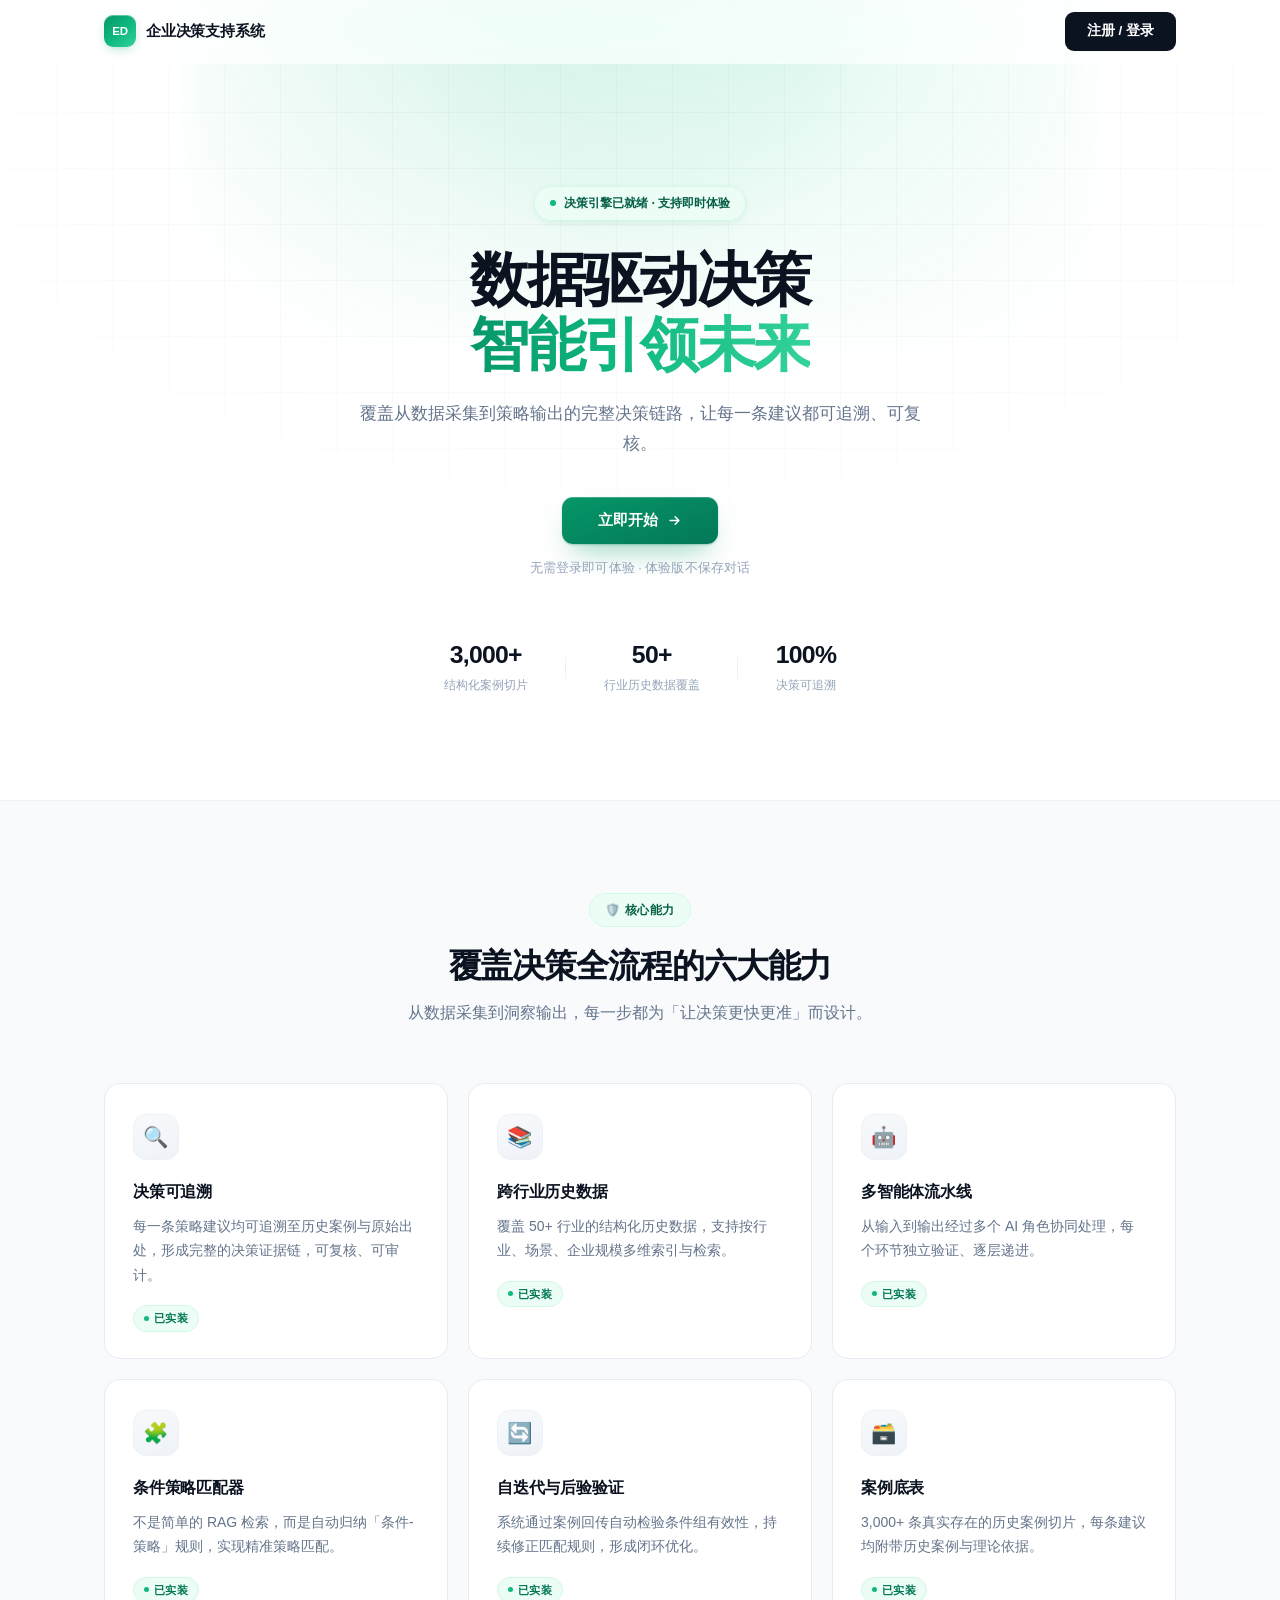
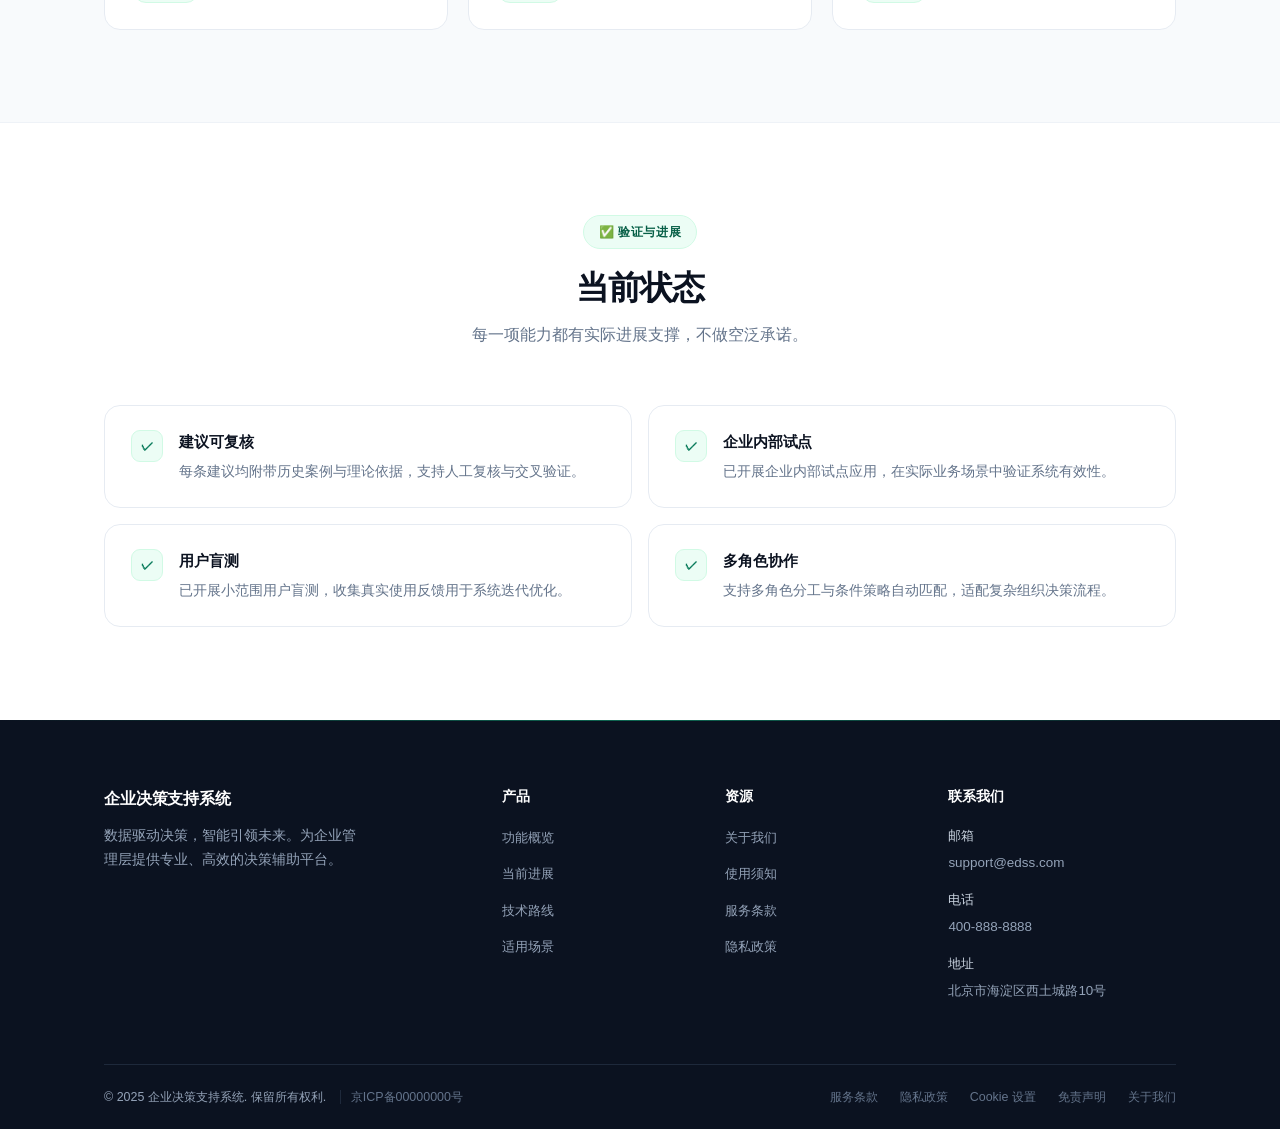
==== commit 94a49fa1: "feat(frontend): add legal pages, opening animation and standalone preview" ====
--- a/frontend/index.html
+++ b/frontend/index.html
@@ -2,8 +2,10 @@
 <html lang="zh-CN">
 <head>
     <meta charset="UTF-8">
+<link rel="icon" href="data:image/svg+xml,<svg xmlns='http://www.w3.org/2000/svg' viewBox='0 0 32 32'><rect width='32' height='32' rx='9' fill='%23059669'/><text x='16' y='22' font-size='13' font-weight='bold' text-anchor='middle' fill='white'>ED</text></svg>">
     <meta name="viewport" content="width=device-width, initial-scale=1.0">
     <title>企业决策支持系统</title>
+    <link rel="stylesheet" href="./opening.css">
     <style>
         :root {
             --ink: #0b1220;
@@ -491,7 +493,13 @@
             gap: 14px;
         }
         .foot-bottom p { font-size: .78rem; }
-        .foot-links { display: flex; gap: 22px; }
+        .foot-beian {
+            margin-left: 10px;
+            padding-left: 10px;
+            border-left: 1px solid #1e293b;
+            color: #64748b;
+        }
+        .foot-links { display: flex; gap: 22px; flex-wrap: wrap; }
         .foot-links a { font-size: .78rem; color: #64748b; transition: color .16s; }
         .foot-links a:hover { color: #cbd5e1; }
 
@@ -714,7 +722,18 @@
         }
     </style>
 </head>
-<body>
+<body class="intro-lock">
+
+<!-- 开场动画 -->
+<div id="intro" role="presentation" aria-hidden="true">
+    <div class="intro-inner">
+        <div class="intro-mark">ED</div>
+        <div class="intro-title">企业决策支持系统<br><span class="grad">有史可依 · 有据可查</span></div>
+        <div class="intro-sub">正在装载决策知识库</div>
+        <div class="intro-bar"><span></span></div>
+    </div>
+    <div class="intro-foot">HEIT-DSS</div>
+</div>
 
 <!-- Header -->
 <header id="header">
@@ -759,7 +778,7 @@
 </section>
 
 <!-- Capabilities -->
-<section class="sec-light">
+<section class="sec-light" id="caps">
     <div class="container">
         <div class="sec-head reveal">
             <div class="sec-eyebrow">🛡️ 核心能力</div>
@@ -808,7 +827,7 @@
 </section>
 
 <!-- Evidence -->
-<section>
+<section id="status">
     <div class="container">
         <div class="sec-head reveal">
             <div class="sec-eyebrow">✅ 验证与进展</div>
@@ -859,19 +878,19 @@
             <div class="foot-col">
                 <h4>产品</h4>
                 <ul>
-                    <li><a href="#">功能概览</a></li>
-                    <li><a href="#">解决方案</a></li>
-                    <li><a href="#">更新日志</a></li>
-                    <li><a href="#">价格方案</a></li>
+                    <li><a href="#caps">功能概览</a></li>
+                    <li><a href="#status">当前进展</a></li>
+                    <li><a href="./about.html">技术路线</a></li>
+                    <li><a href="./about.html#s5">适用场景</a></li>
                 </ul>
             </div>
             <div class="foot-col">
                 <h4>资源</h4>
                 <ul>
-                    <li><a href="#">帮助中心</a></li>
-                    <li><a href="#">最佳实践</a></li>
-                    <li><a href="#">技术博客</a></li>
-                    <li><a href="#">社区论坛</a></li>
+                    <li><a href="./about.html">关于我们</a></li>
+                    <li><a href="./disclaimer.html">使用须知</a></li>
+                    <li><a href="./terms.html">服务条款</a></li>
+                    <li><a href="./privacy.html">隐私政策</a></li>
                 </ul>
             </div>
             <div class="foot-col">
@@ -884,11 +903,13 @@
             </div>
         </div>
         <div class="foot-bottom">
-            <p>&copy; 2025 企业决策支持系统. 保留所有权利.</p>
+            <p>&copy; 2025 企业决策支持系统. 保留所有权利. <span class="foot-beian">京ICP备00000000号</span></p>
             <div class="foot-links">
-                <a href="#">隐私政策</a>
-                <a href="#">服务条款</a>
-                <a href="#">Cookie 设置</a>
+                <a href="./terms.html">服务条款</a>
+                <a href="./privacy.html">隐私政策</a>
+                <a href="./cookie.html">Cookie 设置</a>
+                <a href="./disclaimer.html">免责声明</a>
+                <a href="./about.html">关于我们</a>
             </div>
         </div>
     </div>
@@ -933,6 +954,49 @@
 </div>
 
 <script>
+    /* ---------- 开场动画 ---------- */
+    (function () {
+        const intro = document.getElementById('intro');
+        const KEY = 'edss_intro_seen';
+        const reduce = window.matchMedia('(prefers-reduced-motion: reduce)').matches;
+
+        // 本次会话内已播放过，或用户偏好减少动效 → 直接跳过
+        let played = false;
+        try { played = sessionStorage.getItem(KEY) === '1'; } catch (e) {}
+
+        if (reduce || played) {
+            intro.classList.add('gone');
+            document.body.classList.remove('intro-lock');
+            document.body.classList.add('intro-play');
+            return;
+        }
+
+        try { sessionStorage.setItem(KEY, '1'); } catch (e) {}
+
+        const END = 1900; // 进度条走完的时刻
+
+        setTimeout(() => {
+            intro.classList.add('done');
+            document.body.classList.remove('intro-lock');
+            document.body.classList.add('intro-play');
+
+            // 幕布完全上移后移除节点，避免影响滚动与层级
+            setTimeout(() => {
+                intro.classList.add('gone');
+                intro.remove();
+                document.body.classList.remove('intro-play');
+            }, 1200);
+        }, END);
+
+        // 允许点击跳过
+        intro.addEventListener('click', () => {
+            intro.classList.add('done');
+            document.body.classList.remove('intro-lock');
+            document.body.classList.add('intro-play');
+            setTimeout(() => { intro.remove(); document.body.classList.remove('intro-play'); }, 1100);
+        });
+    })();
+
     // Reveal on scroll
     const io = new IntersectionObserver((entries) => {
         entries.forEach(e => {
--- a/frontend/opening.css
+++ b/frontend/opening.css
@@ -0,0 +1,245 @@
+/* ============================================================
+   开场动画 · 企业决策支持系统
+   视觉语言沿用首页：品牌绿渐变 / 网格底纹 / 柔和光晕 / ED 标识
+   ============================================================ */
+
+#intro {
+    position: fixed;
+    inset: 0;
+    z-index: 9999;
+    display: grid;
+    place-items: center;
+    background: #fff;
+    overflow: hidden;
+    isolation: isolate;
+}
+
+/* 网格底纹（与首页 hero 同款） */
+#intro::before {
+    content: '';
+    position: absolute;
+    inset: 0;
+    background-image:
+        linear-gradient(to right, rgba(15, 23, 42, .035) 1px, transparent 1px),
+        linear-gradient(to bottom, rgba(15, 23, 42, .035) 1px, transparent 1px);
+    background-size: 56px 56px;
+    mask-image: radial-gradient(ellipse 62% 58% at 50% 50%, #000 20%, transparent 72%);
+    -webkit-mask-image: radial-gradient(ellipse 62% 58% at 50% 50%, #000 20%, transparent 72%);
+    opacity: 0;
+    animation: intro-grid-in .9s var(--ease, cubic-bezier(.2, .7, .3, 1)) .05s forwards;
+    z-index: -1;
+}
+
+/* 光晕 */
+#intro::after {
+    content: '';
+    position: absolute;
+    top: 50%; left: 50%;
+    width: 760px; height: 620px;
+    transform: translate(-50%, -50%) scale(.7);
+    background:
+        radial-gradient(circle at 42% 44%, rgba(16, 185, 129, .18), transparent 58%),
+        radial-gradient(circle at 60% 54%, rgba(52, 211, 153, .14), transparent 56%);
+    filter: blur(16px);
+    opacity: 0;
+    animation: intro-glow-in 1.4s var(--ease, cubic-bezier(.2, .7, .3, 1)) .1s forwards;
+    pointer-events: none;
+    z-index: -1;
+}
+
+@keyframes intro-grid-in {
+    to { opacity: 1; }
+}
+
+@keyframes intro-glow-in {
+    to { opacity: 1; transform: translate(-50%, -50%) scale(1); }
+}
+
+.intro-inner {
+    text-align: center;
+    padding: 0 24px;
+    transform: translateY(-6px);
+}
+
+/* 标志 */
+.intro-mark {
+    width: 62px; height: 62px;
+    margin: 0 auto 22px;
+    border-radius: 18px;
+    background: linear-gradient(140deg, #059669 0%, #10b981 55%, #34d399 100%);
+    display: grid; place-items: center;
+    color: #fff;
+    font-size: 1.05rem;
+    font-weight: 800;
+    letter-spacing: -.03em;
+    box-shadow:
+        0 10px 28px -10px rgba(5, 150, 105, .7),
+        inset 0 1px 0 rgba(255, 255, 255, .38);
+    position: relative;
+    opacity: 0;
+    transform: scale(.7) translateY(14px);
+    animation: intro-mark-in .78s cubic-bezier(.22, 1.2, .36, 1) .12s forwards;
+}
+
+/* 标志外圈扩散 */
+.intro-mark::after {
+    content: '';
+    position: absolute;
+    inset: -1px;
+    border-radius: inherit;
+    border: 1px solid rgba(16, 185, 129, .55);
+    opacity: 0;
+    animation: intro-ring 1.5s var(--ease, cubic-bezier(.2, .7, .3, 1)) .5s forwards;
+}
+
+@keyframes intro-mark-in {
+    to { opacity: 1; transform: none; }
+}
+
+@keyframes intro-ring {
+    0%   { opacity: .7; transform: scale(1); }
+    100% { opacity: 0; transform: scale(2.05); }
+}
+
+/* 标题 */
+.intro-title {
+    font-size: clamp(1.28rem, 3.4vw, 1.72rem);
+    font-weight: 700;
+    letter-spacing: -.035em;
+    color: #0b1220;
+    line-height: 1.3;
+    opacity: 0;
+    transform: translateY(12px);
+    animation: intro-fade-up .8s var(--ease, cubic-bezier(.2, .7, .3, 1)) .34s forwards;
+}
+
+.intro-title .grad {
+    background: linear-gradient(100deg, #059669 0%, #10b981 46%, #34d399 100%);
+    -webkit-background-clip: text;
+    background-clip: text;
+    color: transparent;
+}
+
+/* 副标题 */
+.intro-sub {
+    margin-top: 12px;
+    font-size: .875rem;
+    color: #64748b;
+    letter-spacing: .01em;
+    opacity: 0;
+    transform: translateY(10px);
+    animation: intro-fade-up .8s var(--ease, cubic-bezier(.2, .7, .3, 1)) .48s forwards;
+}
+
+@keyframes intro-fade-up {
+    to { opacity: 1; transform: none; }
+}
+
+/* 进度条 */
+.intro-bar {
+    width: 168px;
+    height: 2px;
+    margin: 34px auto 0;
+    border-radius: 100px;
+    background: #e6ebf2;
+    overflow: hidden;
+    opacity: 0;
+    animation: intro-fade-up .6s var(--ease, cubic-bezier(.2, .7, .3, 1)) .6s forwards;
+}
+
+.intro-bar span {
+    display: block;
+    height: 100%;
+    width: 0%;
+    border-radius: inherit;
+    background: linear-gradient(90deg, #059669, #10b981, #34d399);
+    animation: intro-progress 1.15s cubic-bezier(.5, .05, .3, 1) .68s forwards;
+}
+
+@keyframes intro-progress {
+    0%   { width: 0%; }
+    42%  { width: 58%; }
+    100% { width: 100%; }
+}
+
+/* 底部标语 */
+.intro-foot {
+    position: absolute;
+    left: 0; right: 0;
+    bottom: 46px;
+    text-align: center;
+    font-size: .74rem;
+    letter-spacing: .1em;
+    color: #94a3b8;
+    text-transform: uppercase;
+    opacity: 0;
+    animation: intro-fade-up .8s var(--ease, cubic-bezier(.2, .7, .3, 1)) .86s forwards;
+}
+
+/* ---------- 退场 ---------- */
+#intro.done .intro-inner {
+    opacity: 0;
+    transform: translateY(-14px) scale(.985);
+    transition: opacity .46s var(--ease, cubic-bezier(.2, .7, .3, 1)), transform .46s var(--ease, cubic-bezier(.2, .7, .3, 1));
+}
+
+#intro.done .intro-foot {
+    opacity: 0;
+    transition: opacity .3s var(--ease, cubic-bezier(.2, .7, .3, 1));
+}
+
+/* 上幕布 */
+#intro.done {
+    clip-path: inset(0 0 0 0);
+    animation: intro-lift .82s cubic-bezier(.6, .01, .24, 1) .34s forwards;
+}
+
+@keyframes intro-lift {
+    0%   { clip-path: inset(0 0 0 0); }
+    100% { clip-path: inset(0 0 100% 0); }
+}
+
+/* 完成后彻底移出文档流 */
+#intro.gone {
+    display: none;
+}
+
+/* ---------- 首屏内容延迟入场（与幕布上移衔接） ---------- */
+body.intro-lock {
+    overflow: hidden;
+}
+
+body.intro-lock header,
+body.intro-lock .hero .container,
+body.intro-lock main {
+    opacity: 0;
+    transform: translateY(16px);
+}
+
+body.intro-play header,
+body.intro-play .hero .container,
+body.intro-play main {
+    opacity: 1;
+    transform: none;
+    transition: opacity .78s var(--ease, cubic-bezier(.2, .7, .3, 1)) .1s, transform .78s var(--ease, cubic-bezier(.2, .7, .3, 1)) .1s;
+}
+
+/* 首屏内的 reveal 元素，在开场结束后重新触发 */
+body.intro-play .hero .reveal {
+    opacity: 1;
+    transform: none;
+}
+
+/* 减少动效偏好：直接跳过 */
+@media (prefers-reduced-motion: reduce) {
+    #intro { display: none !important; }
+    body.intro-lock header,
+    body.intro-lock .hero .container,
+    body.intro-lock main { opacity: 1; transform: none; }
+}
+
+@media (max-width: 640px) {
+    .intro-mark { width: 54px; height: 54px; border-radius: 16px; font-size: .95rem; margin-bottom: 18px; }
+    .intro-foot { bottom: 32px; font-size: .68rem; letter-spacing: .08em; }
+    .intro-bar { margin-top: 28px; }
+}
